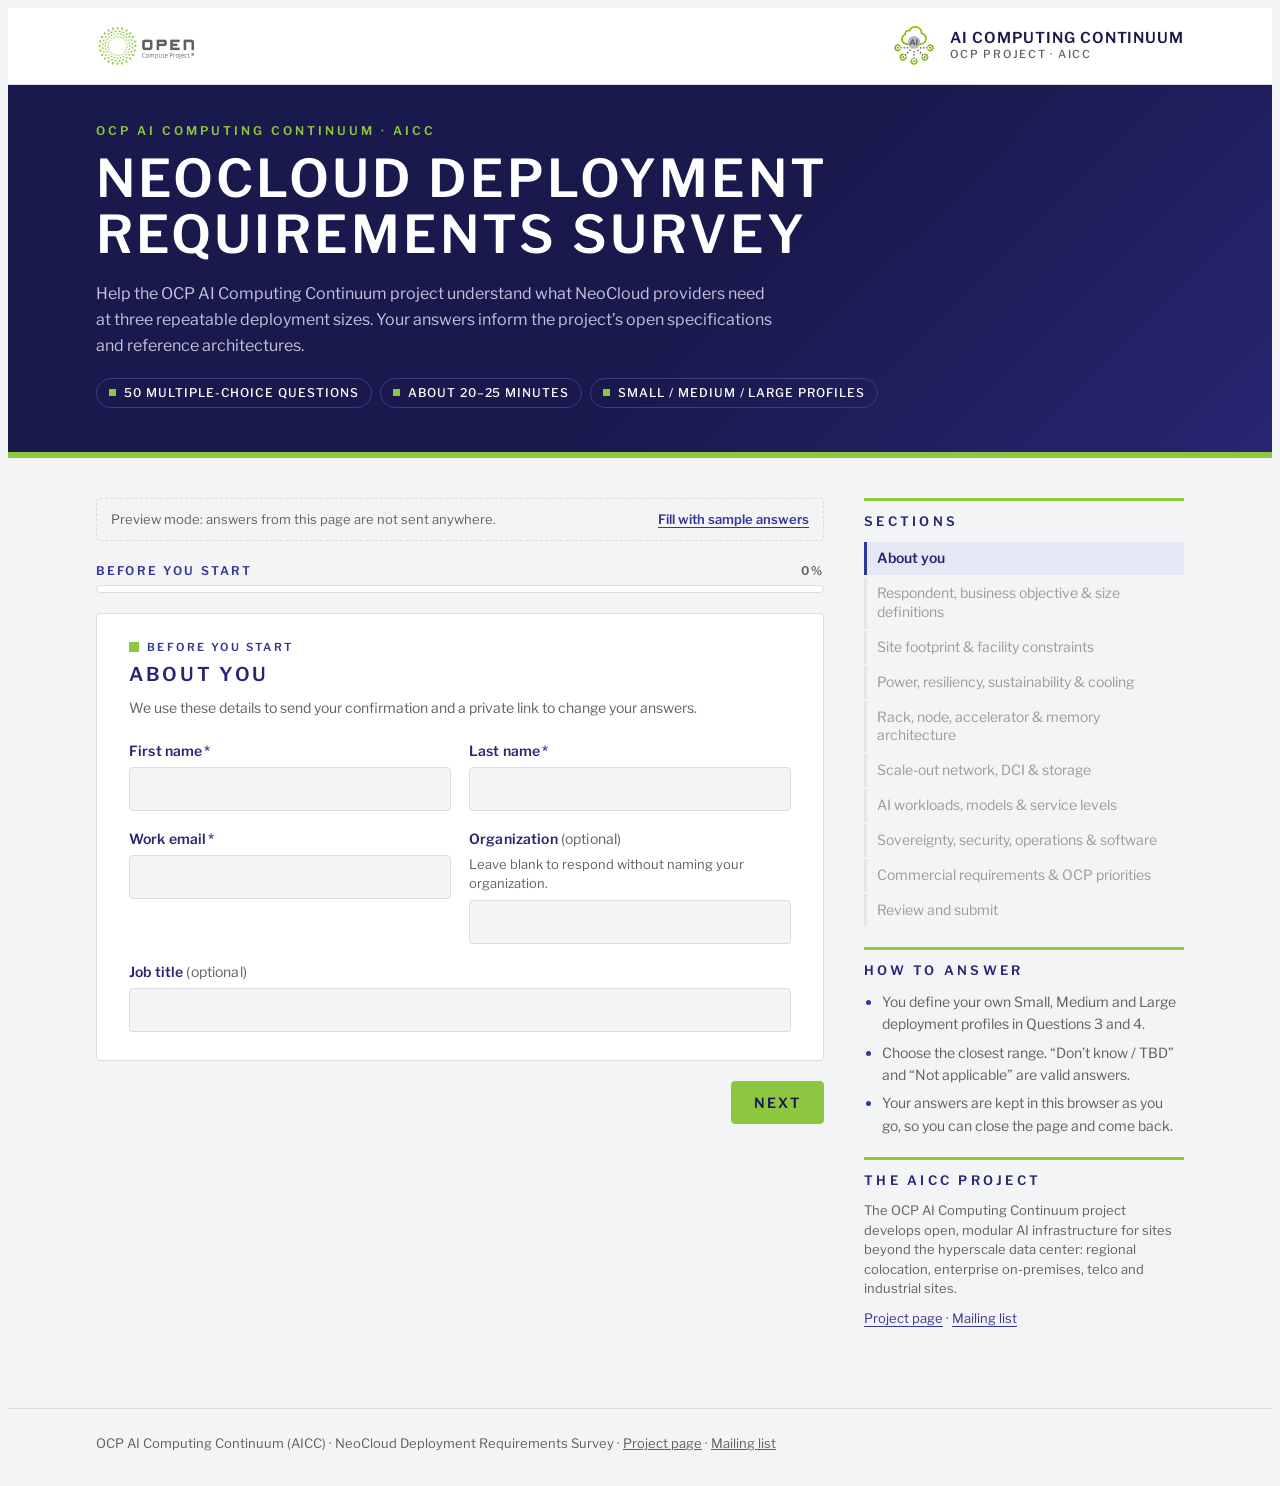
==== forms/neocloud-requirements/index.html @ 066765f5 "Add NeoCloud Deployment Requirements Survey (GitHub Pages + Apps Script) OCP-branded 50-question sur" ====
<!doctype html>
<html lang="en">
<head>
<meta charset="utf-8">
<meta name="viewport" content="width=device-width,initial-scale=1,viewport-fit=cover">
<title>NeoCloud Deployment Requirements Survey · OCP AI Computing Continuum</title>
<meta name="description" content="OCP AI Computing Continuum (AICC) survey of NeoCloud deployment requirements for Small, Medium and Large deployment profiles.">
<link rel="icon" href="../../assets/aicc-icon.svg" type="image/svg+xml">
<link rel="icon" href="../../assets/ocp-logo.png" type="image/png">
<link rel="preconnect" href="https://fonts.googleapis.com">
<link rel="preconnect" href="https://fonts.gstatic.com" crossorigin>
<link rel="stylesheet" href="https://fonts.googleapis.com/css2?family=Libre+Franklin:wght@400;500;600;700;800&family=Open+Sans:wght@400;600&display=swap">
<link rel="stylesheet" href="../../assets/form.css?v=202611171200">
</head>
<body>
<div class="logobar">
  <div class="wrap">
    <a href="https://www.opencompute.org" target="_blank" rel="noopener" class="logo"><img src="../../assets/ocp-logo.png" alt="Open Compute Project" width="100" height="40"></a>
    <a href="https://www.opencompute.org/projects/aicc/" target="_blank" rel="noopener" class="projmark" id="projLink">
      <img src="../../assets/aicc-icon.svg" alt="" width="52" height="52">
      <span><b>AI Computing Continuum</b><small>OCP Project · AICC</small></span>
    </a>
  </div>
</div>
<header class="band">
  <div class="wrap">
    <div class="eyebrow" id="eyebrow"></div>
    <h1 id="heading"></h1>
    <p class="lede" id="lede"></p>
    <ul class="facts" id="facts"></ul>
    <div class="deadline" id="deadline" hidden><b id="deadlineText"></b><span id="countdown"></span></div>
  </div>
</header>

<main class="wrap grid">
  <div id="col">
    <div class="preview editbar" id="editBar" role="status" hidden></div>
    <div class="preview editbar" id="draftBar" role="status" hidden>
      <span id="draftText"></span>
      <button type="button" class="linkbtn" id="draftClear">Start over</button>
    </div>
    <div class="preview" id="previewBar" hidden>
      <span>Preview mode: answers from this page are not sent anywhere.</span>
      <button type="button" class="linkbtn" id="sampleBtn">Fill with sample answers</button>
    </div>

    <div class="progress" id="progress" aria-live="polite">
      <div class="progress-top"><span id="progressLabel"></span><span id="progressPct"></span></div>
      <div class="bar" role="progressbar" aria-label="Survey progress" aria-valuemin="0" aria-valuemax="100" id="progressBar"><i id="progressFill"></i></div>
    </div>

    <form id="form" novalidate>
      <input class="hp" type="text" id="website" name="website" tabindex="-1" autocomplete="off" aria-hidden="true">
      <div id="pages"></div>
      <div class="actions pager">
        <button type="button" class="btn ghost" id="backBtn">Back</button>
        <button type="submit" class="btn" id="nextBtn">Next</button>
        <span class="formerr" id="formErr" role="alert"></span>
      </div>
    </form>

    <section class="step review" id="review" hidden>
      <div class="stephead"><span class="stepno">REVIEW</span><h2 tabindex="-1" id="reviewHead">Check your answers</h2></div>
      <p class="stepnote">Open a section to check it, or use <strong>Change</strong> to go back to it. Your answers are not sent until you select <strong>Submit my answers</strong>.</p>
      <div id="reviewList"></div>
      <div class="consent">
        <div class="check" id="consentRow" style="border:0;padding:0">
          <input type="checkbox" id="consent">
          <label for="consent" style="font-size:14px">I accept OCP’s <a href="#" id="privacyLink" target="_blank" rel="noopener">Privacy Policy</a> and consent to the transfer of my personal information to the United States, which may have less protection than my jurisdiction of residence.<span class="req" style="color:var(--accent)">*</span></label>
        </div>
      </div>
      <div class="actions" style="margin-top:24px">
        <button type="button" class="btn" id="confirmBtn">Submit my answers</button>
        <button type="button" class="btn ghost" id="editBtn">Back</button>
        <span class="formerr" id="sendErr" role="alert"></span>
      </div>
    </section>

    <section class="step" id="closedNote" hidden>
      <div class="stephead"><span class="stepno">CLOSED</span><h2>This survey has closed</h2></div>
      <p class="stepnote" id="closedText"></p>
      <a class="btn ghost" id="closedLink" href="https://www.opencompute.org/projects/aicc/" style="display:inline-block;text-decoration:none">About the AICC project</a>
    </section>

    <section class="step done" id="done" hidden>
      <div class="tick"><svg viewBox="0 0 24 24" aria-hidden="true"><path d="M5 12.5l4.5 4.5L19 7.5" fill="none" stroke="#19194D" stroke-width="2.6" stroke-linecap="round" stroke-linejoin="round"/></svg></div>
      <h2 style="font-size:28px" id="doneTitle" tabindex="-1">Thank you</h2>
      <p>Thanks, <span id="doneName"></span>. Your answers are saved. Your reference is <span class="ref" id="doneRef"></span>. <span id="doneLead">A confirmation with a private link to change your answers is on its way to</span> <strong id="doneEmail"></strong>.</p>
      <p class="demo-note" id="demoNote" hidden>Preview mode: nothing was sent. Once the page has a backend address, this step writes a row to the Survey Results Sheet.</p>
      <div class="actions"><a class="btn ghost" id="doneLink" href="https://www.opencompute.org/projects/aicc/" style="display:inline-block;text-decoration:none">About the AICC project</a></div>
    </section>
  </div>

  <aside class="rail">
    <div class="panel">
      <h3>Sections</h3>
      <ol class="toc" id="toc"></ol>
    </div>
    <div class="panel">
      <h3>How to answer</h3>
      <ul class="crit">
        <li>You define your own Small, Medium and Large deployment profiles in Questions 3 and 4.</li>
        <li>Choose the closest range. “Don’t know / TBD” and “Not applicable” are valid answers.</li>
        <li>Your answers are kept in this browser as you go, so you can close the page and come back.</li>
      </ul>
    </div>
    <div class="panel">
      <h3>The AICC project</h3>
      <p class="hint" style="margin:0 0 10px">The OCP AI Computing Continuum project develops open, modular AI infrastructure for sites beyond the hyperscale data center: regional colocation, enterprise on-premises, telco and industrial sites.</p>
      <p class="hint" style="margin:0"><a id="projPage" href="https://www.opencompute.org/projects/aicc/" target="_blank" rel="noopener">Project page</a> · <a id="listLink" href="https://ocp-all.groups.io/g/ocp-aicc" target="_blank" rel="noopener">Mailing list</a></p>
    </div>
  </aside>
</main>

<footer><div class="wrap" id="footer"></div></footer>
<script src="config.js?v=202611171200"></script>
<script src="survey.js?v=202611171200"></script>
<script src="../../assets/survey-engine.js?v=202611171200"></script>
</body>
</html>
---- assets/form.css ----
[hidden]{display:none!important}


/* Layout: deep-indigo summit band, form column + sticky rail; stacks on phones.
   Palette from OCP Brand Guidelines v3-1, p.24: primary green + gray + white, secondary indigo trio.
   Green is used for fills and marks (low contrast as text on white); indigo carries text accents. */
:root{
  --green:#8DC63F; --gray:#5F6062; --white:#FFFFFF;
  --indigo:#343895; --indigo-2:#262673; --indigo-3:#19194D;
  --paper:#F3F4F5; --surface:var(--white); --ink:#262673; --body:#4A4B4D; --muted:var(--gray); --line:#DADCDF;
  --accent:var(--indigo); --accent-soft:#E6E7F4; --accent-ink:var(--white);
  --mark:var(--green); --mark-ink:var(--indigo-3);
  --band:var(--indigo-3); --band-2:var(--indigo-2); --band-fg:var(--white); --band-muted:#C3C4DC; --band-line:#3A3C86;
  --ok:var(--green); --warn:#B98C2E; --err:#B42318;
  --f-display:"Franklin Gothic Medium","Franklin Gothic","ITC Franklin Gothic","Libre Franklin","Arial Narrow",Arial,sans-serif;
  --f-body:"Franklin Gothic Book","ITC Franklin Gothic","Libre Franklin","Open Sans",Arial,sans-serif;
  --f-mono:"Franklin Gothic Book","Libre Franklin","Open Sans",Arial,sans-serif;
  --r:4px;
}
@media (prefers-color-scheme:dark){:root:not([data-theme="light"]){
  --paper:#0F0F2E; --surface:#16163F; --ink:#FFFFFF; --body:#DADBE6; --muted:#A6A7BE; --line:#2C2D63;
  --accent:#9DA1EC; --accent-soft:#25275E; --accent-ink:#0F0F2E;
  --mark:var(--green); --mark-ink:var(--indigo-3);
  --band:#0A0A24; --band-2:var(--indigo-3); --band-fg:#FFFFFF; --band-muted:#A6A7BE; --band-line:#2C2D63;
  --warn:#F6B71C; --err:#F2847A; color-scheme:dark}}
:root[data-theme="dark"]{
  --paper:#0F0F2E; --surface:#16163F; --ink:#FFFFFF; --body:#DADBE6; --muted:#A6A7BE; --line:#2C2D63;
  --accent:#9DA1EC; --accent-soft:#25275E; --accent-ink:#0F0F2E;
  --mark:var(--green); --mark-ink:var(--indigo-3);
  --band:#0A0A24; --band-2:var(--indigo-3); --band-fg:#FFFFFF; --band-muted:#A6A7BE; --band-line:#2C2D63;
  --warn:#F6B71C; --err:#F2847A; color-scheme:dark}

*{box-sizing:border-box}
body{background:var(--paper);color:var(--body);font:15px/1.6 var(--f-body)}
h1,h2,h3,.lbl{color:var(--ink)}
.wrap{max-width:1120px;margin:0 auto;padding-left:max(16px,env(safe-area-inset-left,0px));padding-right:max(16px,env(safe-area-inset-right,0px))}

/* summit band */
.band{background:linear-gradient(135deg,var(--band) 0%,var(--band) 55%,var(--band-2) 100%);color:var(--band-fg);border-bottom:6px solid var(--green)}
.band h1{color:var(--band-fg)}
.band .wrap{padding-block:40px 44px}
.logobar{background:#FFFFFF;border-bottom:1px solid #DADCDF}
.logobar .wrap{display:flex;align-items:center;justify-content:space-between;gap:16px;flex-wrap:wrap;padding-block:12px}
.logo{display:block;line-height:0}.logo img{height:40px;width:auto}
.logo.iv img{height:48px}
.band .event{margin-top:10px}
.event{font:500 12px/1.4 var(--f-mono);color:var(--band-muted);letter-spacing:.18em;text-transform:uppercase}
.eyebrow{font:600 12px/1 var(--f-display);letter-spacing:.25em;text-transform:uppercase;color:var(--accent)}
.band .eyebrow{color:var(--green)}
h1{font:600 clamp(30px,5.2vw,52px)/1.08 var(--f-display);letter-spacing:.06em;text-transform:uppercase;margin:14px 0 18px;text-wrap:balance}
.lede{max-width:62ch;color:var(--band-muted);margin:0;font-size:16px}
.deadline{display:inline-flex;gap:12px;align-items:baseline;flex-wrap:wrap;margin-top:24px;padding:10px 14px;border:1px solid var(--band-line);border-left:4px solid var(--green);border-radius:var(--r);font:500 13px/1.4 var(--f-mono);letter-spacing:.04em}
.deadline b{color:var(--band-fg);font-weight:500}
.deadline span{color:var(--green);font-variant-numeric:tabular-nums}

/* main grid */
.grid{display:grid;grid-template-columns:minmax(0,1fr) 320px;gap:40px;padding-block:40px 80px;align-items:start}
@media (max-width:900px){.grid{grid-template-columns:minmax(0,1fr);gap:28px}.rail{order:-1}}

.preview{display:flex;gap:12px;align-items:center;justify-content:space-between;flex-wrap:wrap;padding:10px 14px;margin-bottom:24px;border:1px dashed var(--line);border-radius:var(--r);font-size:13px;color:var(--muted)}
.linkbtn{background:none;border:0;padding:0;color:var(--accent);font:600 13px var(--f-body);cursor:pointer;text-decoration:underline;text-underline-offset:3px}

section.step{background:var(--surface);border:1px solid var(--line);border-radius:var(--r);padding:28px clamp(18px,3vw,32px);margin-bottom:20px}
.stephead{display:flex;align-items:baseline;gap:14px;margin-bottom:6px}
.stepno{display:inline-flex;align-items:center;gap:8px;font:600 11px/1 var(--f-display);color:var(--accent);letter-spacing:.22em}
.stepno::before{content:"";width:10px;height:10px;background:var(--mark)}
h2{font:600 19px/1.25 var(--f-display);letter-spacing:.14em;text-transform:uppercase;margin:0;text-wrap:balance}
.stepnote{color:var(--muted);margin:0 0 22px;font-size:14px;max-width:62ch}

.fields{display:grid;gap:18px}
.two{display:grid;grid-template-columns:1fr 1fr;gap:18px}
@media (max-width:560px){.two{grid-template-columns:1fr}}
label.f{display:grid;gap:6px;min-width:0}
.lbl{font:600 14px/1.4 var(--f-display);letter-spacing:.01em}
.lbl .req{color:var(--accent);margin-left:2px}
.hint{color:var(--muted);font-size:13px;line-height:1.5}
input[type=text],input[type=email],textarea{width:100%;font:15px/1.5 var(--f-body);color:var(--ink);background:var(--paper);border:1px solid var(--line);border-radius:var(--r);padding:10px 12px;transition:border-color .15s,box-shadow .15s}
textarea{resize:vertical;min-height:120px}
input:focus,textarea:focus{outline:none;border-color:var(--accent);box-shadow:0 0 0 3px var(--accent-soft)}
.invalid input,.invalid textarea,.invalid .chips{border-color:var(--err)}
.err{color:var(--err);font-size:13px;display:none}
.invalid .err{display:block}
.counter{justify-self:end;font:400 12px var(--f-mono);color:var(--muted);font-variant-numeric:tabular-nums}
.counter.near{color:var(--warn)} .counter.over{color:var(--err)}

/* category chips */
.chips{display:flex;flex-wrap:wrap;gap:8px;border:1px solid transparent;border-radius:var(--r);padding:2px}
.chip input{position:absolute;opacity:0;pointer-events:none}
.chip span{display:inline-block;padding:7px 12px;border:1px solid var(--line);border-radius:999px;font-size:14px;cursor:pointer;background:var(--paper);transition:background .15s,border-color .15s}
.chip:hover span{border-color:var(--accent)}
.chip input:checked+span{background:var(--accent);border-color:var(--accent);color:var(--accent-ink);box-shadow:inset 0 -3px 0 var(--mark)}
.chip input:focus-visible+span{box-shadow:0 0 0 3px var(--accent-soft)}

/* presenters */
.presenter{border:1px solid var(--line);border-radius:var(--r);padding:16px;display:grid;gap:12px;background:var(--paper)}
.presenter .ph{display:flex;justify-content:space-between;align-items:center;font:500 12px var(--f-mono);color:var(--muted);letter-spacing:.06em;text-transform:uppercase}
.presenter input{background:var(--surface)}
.presenters{display:grid;gap:12px}

/* checks */
.check{display:grid;grid-template-columns:20px 1fr;gap:12px;align-items:start;padding:12px 0;border-top:1px solid var(--line)}
.check:first-child{border-top:0}
.check input{width:18px;height:18px;margin:3px 0 0;accent-color:var(--accent)}
.check.invalid{color:var(--err)}
.consent{margin-top:12px;padding:14px;background:var(--accent-soft);border-left:4px solid var(--accent);border-radius:var(--r);color:var(--ink)}
.consent a{color:var(--accent)}

/* buttons */
.actions{display:flex;gap:12px;flex-wrap:wrap;align-items:center;margin-top:8px}
.btn{font:600 14px var(--f-display);letter-spacing:.14em;text-transform:uppercase;padding:12px 22px;border-radius:var(--r);border:1px solid var(--mark);background:var(--mark);color:var(--mark-ink);cursor:pointer}
.btn:hover{filter:brightness(1.07)}
.btn.ghost{background:transparent;color:var(--accent);border-color:var(--accent)}
.btn:focus-visible,.linkbtn:focus-visible{outline:2px solid var(--accent);outline-offset:3px}
.btn[disabled]{opacity:.6;cursor:wait}
.formerr{color:var(--err);font-size:14px}

/* rail */
.rail{position:sticky;top:calc(env(safe-area-inset-top,0px) + 20px);display:grid;gap:20px}
@media (max-width:900px){.rail{position:static}}
.panel{border-top:3px solid var(--mark);padding-top:14px}
.panel h3{font:600 13px/1 var(--f-display);letter-spacing:.25em;text-transform:uppercase;margin:0 0 14px}
.tl{list-style:none;margin:0;padding:0;display:grid}
.tl li{display:grid;grid-template-columns:104px 1fr;gap:12px;padding:9px 0;border-bottom:1px solid var(--line);font-size:14px}
.tl time{font:500 12px/1.6 var(--f-mono);color:var(--muted);font-variant-numeric:tabular-nums}
.tl li.key time{color:var(--accent);font-weight:600} .tl li.key div{font-weight:600}
.tl .tbd time{font-style:italic}
.crit{margin:0;padding-left:18px;font-size:14px;display:grid;gap:6px;color:var(--muted)}
.crit li::marker{color:var(--accent)}
.score{display:grid;grid-template-columns:1fr 1fr;gap:8px}
.score div{border:1px solid var(--line);border-top:3px solid var(--accent);border-radius:var(--r);padding:10px;font-size:13px;line-height:1.35;background:var(--surface);color:var(--ink)}
.score div:nth-child(2){border-top-color:var(--indigo-2)}.score div:nth-child(3){border-top-color:var(--mark)}.score div:nth-child(4){border-top-color:var(--gray)}

/* review + done */
.review dl{display:grid;grid-template-columns:180px minmax(0,1fr);gap:0;margin:0}
.review dt,.review dd{padding:12px 0;border-top:1px solid var(--line);margin:0}
.review dt{font:600 11px/1.6 var(--f-display);color:var(--accent);text-transform:uppercase;letter-spacing:.18em;padding-right:16px}
.review dd{white-space:pre-wrap;overflow-wrap:anywhere}
@media (max-width:560px){.review dl{grid-template-columns:1fr}.review dd{border-top:0;padding-top:0}}
.done{text-align:left}
.done .tick{width:48px;height:48px;border-radius:50%;background:var(--mark);display:grid;place-items:center;margin-bottom:16px}
.done .tick svg{width:24px;height:24px}
.ref{font:500 14px var(--f-mono);background:var(--paper);border:1px solid var(--line);padding:4px 8px;border-radius:4px}
.demo-note{margin-top:16px;font-size:13px;color:var(--warn)}
.hp{position:absolute;left:-9999px;width:1px;height:1px;overflow:hidden}
footer{border-top:1px solid var(--line);color:var(--muted);font-size:13px}
footer .wrap{padding-block:24px}
@media (prefers-reduced-motion:reduce){*{transition:none!important}}
.preview.editbar{display:block;border-style:solid;border-left:4px solid var(--mark);background:var(--surface);color:var(--ink)}

/* ===== Survey additions (AICC) ===== */
.projmark{display:flex;align-items:center;gap:10px;text-decoration:none;color:#3F4042}
.projmark img{width:52px;height:52px}
.projmark b{display:block;font:600 15px/1.15 var(--f-display);letter-spacing:.06em;text-transform:uppercase;color:#19194D}
.projmark small{display:block;font:500 11px/1.4 var(--f-mono);letter-spacing:.16em;text-transform:uppercase;color:#5F6062}
.facts{list-style:none;display:flex;flex-wrap:wrap;gap:8px;margin:20px 0 0;padding:0}
.facts li{font:500 12px/1 var(--f-mono);letter-spacing:.08em;text-transform:uppercase;color:var(--band-fg);border:1px solid var(--band-line);border-radius:999px;padding:8px 12px}
.facts li::before{content:"";display:inline-block;width:7px;height:7px;background:var(--green);margin-right:8px;vertical-align:1px}
.band .eyebrow{color:var(--green)}

/* progress */
.progress{margin-bottom:20px}
.progress-top{display:flex;justify-content:space-between;font:600 12px/1 var(--f-display);letter-spacing:.18em;text-transform:uppercase;color:var(--accent);margin-bottom:8px}
.progress-top span:last-child{color:var(--muted);font-variant-numeric:tabular-nums}
.bar{height:8px;background:var(--surface);border:1px solid var(--line);border-radius:999px;overflow:hidden}
.bar i{display:block;height:100%;width:0;background:var(--green);transition:width .3s}

/* questions */
.qs{display:grid;gap:30px}
fieldset.q{border:0;margin:0;padding:0 0 26px;border-bottom:1px solid var(--line);min-width:0}
fieldset.q:last-child{border-bottom:0;padding-bottom:0}
.qhead{display:flex;gap:12px;align-items:baseline;padding:0;margin-bottom:6px}
.qno{flex:none;font:600 12px/1 var(--f-display);letter-spacing:.12em;color:var(--mark-ink);background:var(--mark);padding:5px 7px;border-radius:3px}
.qtitle{font:600 17px/1.3 var(--f-display);color:var(--ink)}
.qtitle .req{color:var(--accent);margin-left:3px}
.qtext{margin:0 0 6px;color:var(--body)}
fieldset.q .hint{margin:0 0 8px}
.hint.logic{font-style:italic}
.lbl .optional{color:var(--muted);font-weight:400}
.opts{display:grid;gap:4px;margin-top:10px}
.opts.cols{grid-template-columns:repeat(auto-fill,minmax(250px,1fr));column-gap:16px}
.opt{display:grid;grid-template-columns:20px 1fr;gap:10px;align-items:start;padding:7px 10px;border:1px solid transparent;border-radius:var(--r);cursor:pointer}
.opt:hover{background:var(--paper);border-color:var(--line)}
.opt input,.cell input{width:18px;height:18px;margin:2px 0 0;accent-color:var(--accent);cursor:pointer}
.opt:has(input:checked){background:var(--accent-soft);border-color:var(--accent)}
.f.other,.f.comment{margin-top:12px}
fieldset.q.invalid .opts,fieldset.q.invalid .mxwrap,fieldset.q.invalid .rank{outline:1px solid var(--err);outline-offset:4px;border-radius:var(--r)}
fieldset.q > .err{display:block;margin-top:10px;font-weight:600}
fieldset.q > .err:empty{display:none}
select{width:100%;font:15px/1.5 var(--f-body);color:var(--ink);background:var(--paper);border:1px solid var(--line);border-radius:var(--r);padding:9px 10px}
select:focus{outline:none;border-color:var(--accent);box-shadow:0 0 0 3px var(--accent-soft)}

/* S/M/L matrices */
.mxwrap{margin-top:10px;overflow-x:auto;border:1px solid var(--line);border-radius:var(--r)}
table.mx{width:100%;border-collapse:collapse;font-size:14px}
.mx thead th{position:sticky;top:0;background:var(--band);color:#FFFFFF;font:600 11px/1 var(--f-display);letter-spacing:.16em;text-transform:uppercase;padding:10px 6px;text-align:center;width:78px}
.mx thead th.ans{text-align:left;width:auto}
.mx tbody th{font-weight:400;text-align:left;padding:8px 12px;color:var(--ink)}
.mx tbody tr{border-top:1px solid var(--line)}
.mx tbody tr:nth-child(even){background:var(--paper)}
.mx tbody tr:hover{background:var(--accent-soft)}
.mx td{text-align:center;padding:0}
.cell{display:flex;align-items:center;justify-content:center;min-height:40px;cursor:pointer}
.cell:has(input:checked){background:color-mix(in srgb,var(--green) 22%,transparent)}
.mx td[hidden],.mx th[hidden]{display:none}
@media (max-width:560px){.mx thead th{width:56px;letter-spacing:.06em;font-size:10px}.mx tbody th{padding:8px}}
.sr{position:absolute;width:1px;height:1px;overflow:hidden;clip:rect(0 0 0 0)}

/* ranking */
.rank{list-style:none;margin:10px 0 0;padding:0;display:grid;gap:8px;max-width:520px}
.rank li{display:grid;grid-template-columns:34px 1fr;gap:10px;align-items:center}
.rk{display:grid;place-items:center;width:34px;height:34px;border-radius:50%;background:var(--accent);color:var(--accent-ink);font:600 14px var(--f-display)}

/* pager, contents rail */
.pager{justify-content:flex-start}
.pager #nextBtn{margin-left:auto}
.pager .formerr{flex-basis:100%;text-align:right}
.toc{list-style:none;margin:0;padding:0;display:grid;gap:2px;counter-reset:t}
.tocbtn{width:100%;text-align:left;background:none;border:0;border-left:3px solid var(--line);padding:7px 10px;font:14px/1.35 var(--f-body);color:var(--muted);cursor:pointer}
.tocbtn.seen{color:var(--ink);border-left-color:var(--green)}
.tocbtn.on{color:var(--ink);font-weight:600;border-left-color:var(--accent);background:var(--accent-soft)}
.tocbtn[disabled]{cursor:default;opacity:.6}
.tocbtn:focus-visible{outline:2px solid var(--accent);outline-offset:2px}
.page h2:focus,.review h2:focus,.done h2:focus{outline:none}
@media (max-width:900px){.grid .rail{order:2}}

/* review */
details.rv{border:1px solid var(--line);border-radius:var(--r);margin-bottom:10px;background:var(--surface)}
details.rv summary{display:flex;justify-content:space-between;align-items:center;gap:12px;padding:12px 14px;cursor:pointer;font:600 14px/1.3 var(--f-display);letter-spacing:.06em;text-transform:uppercase;color:var(--ink)}
details.rv[open] summary{border-bottom:1px solid var(--line)}
details.rv dl{display:grid;grid-template-columns:220px minmax(0,1fr);margin:0;padding:0 14px 8px}
details.rv dt,details.rv dd{padding:10px 0;border-top:1px solid var(--line);margin:0}
details.rv dt:first-child,details.rv dt:first-child+dd{border-top:0}
details.rv dt{font:600 12px/1.5 var(--f-display);color:var(--accent);padding-right:14px}
details.rv dd{white-space:pre-wrap;overflow-wrap:anywhere;font-size:14px}
@media (max-width:560px){details.rv dl{grid-template-columns:1fr}details.rv dd{border-top:0;padding-top:0}}
.review .consent{margin-top:18px}
footer a{color:inherit}
.page .stephead,.review .stephead{flex-direction:column;align-items:flex-start;gap:10px;margin-bottom:10px}
.page .two{align-items:start}
.rail a,.stepnote a{color:var(--accent);text-underline-offset:3px}
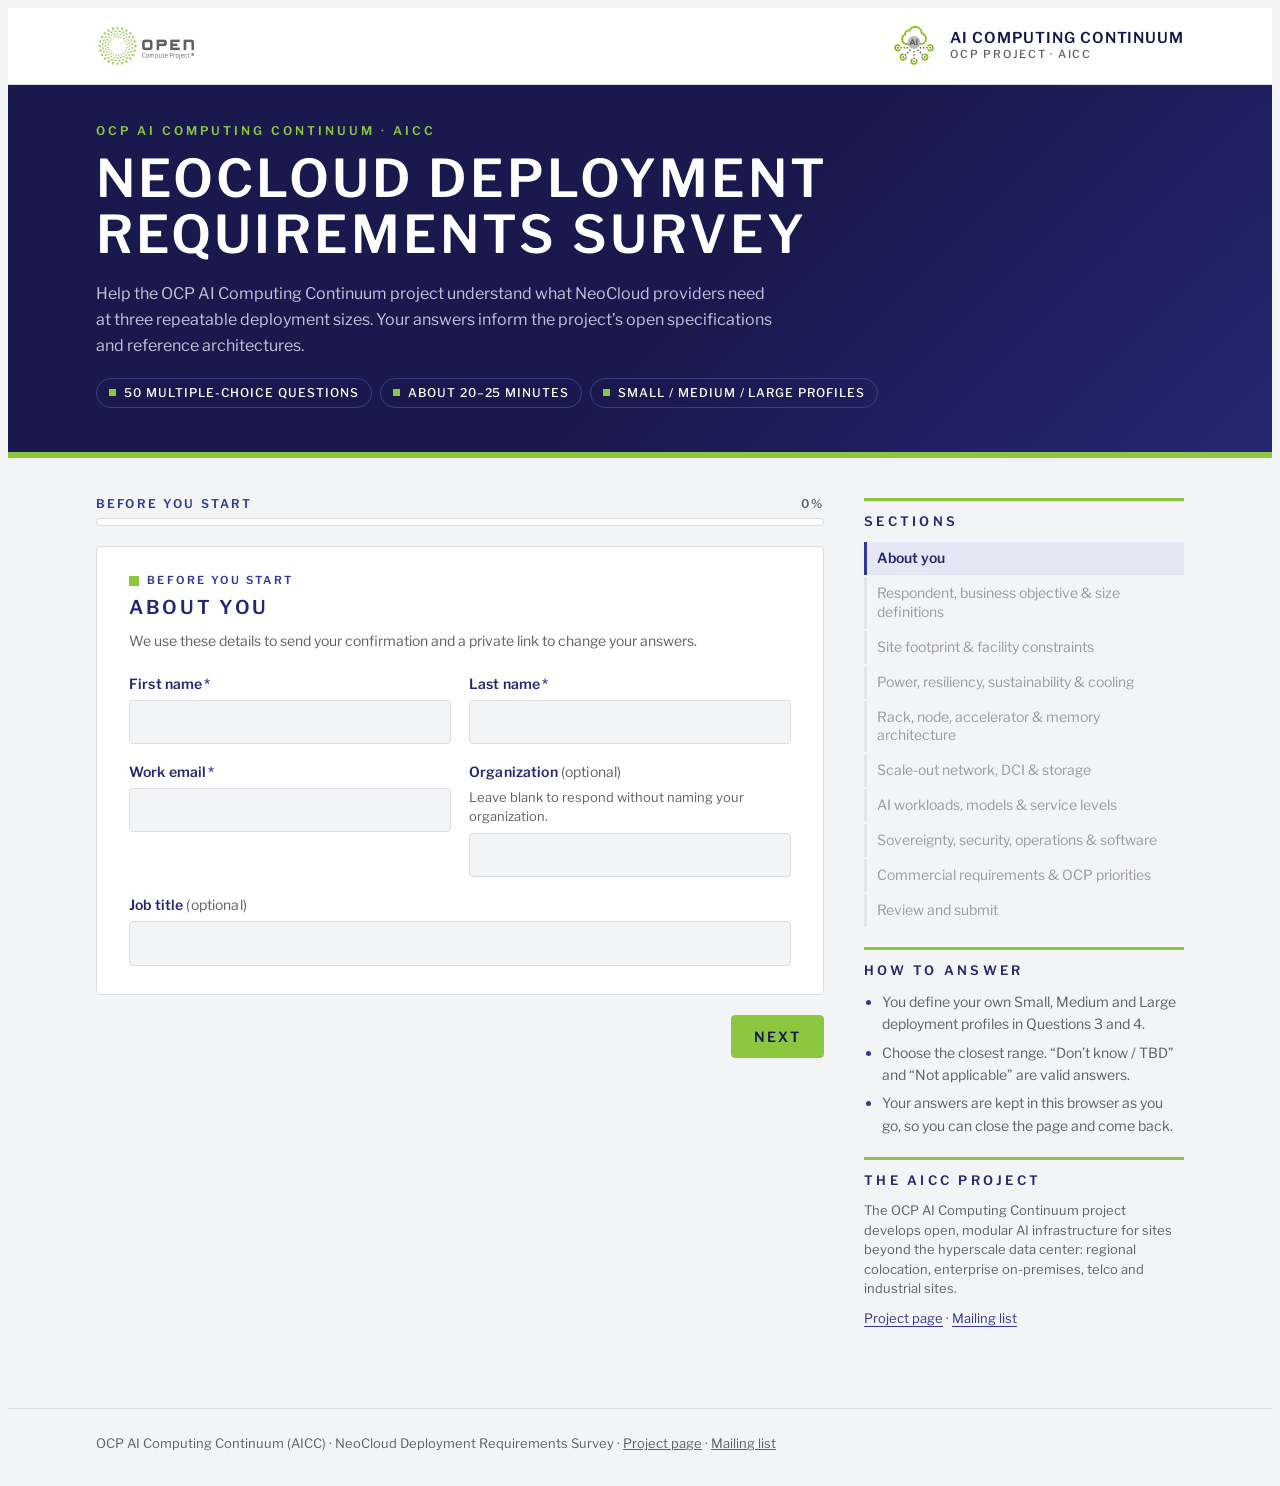
==== commit ef49e15b: "Connect the NeoCloud survey to its Apps Script backend Co-Authored-By: Claude Opus 5.5 <noreply@anth" ====
--- a/forms/neocloud-requirements/index.html
+++ b/forms/neocloud-requirements/index.html
@@ -10,7 +10,7 @@
 <link rel="preconnect" href="https://fonts.googleapis.com">
 <link rel="preconnect" href="https://fonts.gstatic.com" crossorigin>
 <link rel="stylesheet" href="https://fonts.googleapis.com/css2?family=Libre+Franklin:wght@400;500;600;700;800&family=Open+Sans:wght@400;600&display=swap">
-<link rel="stylesheet" href="../../assets/form.css?v=202611171200">
+<link rel="stylesheet" href="../../assets/form.css?v=202611171125">
 </head>
 <body>
 <div class="logobar">
@@ -113,8 +113,8 @@
 </main>
 
 <footer><div class="wrap" id="footer"></div></footer>
-<script src="config.js?v=202611171200"></script>
-<script src="survey.js?v=202611171200"></script>
-<script src="../../assets/survey-engine.js?v=202611171200"></script>
+<script src="config.js?v=202611171125"></script>
+<script src="survey.js?v=202611171125"></script>
+<script src="../../assets/survey-engine.js?v=202611171125"></script>
 </body>
 </html>
